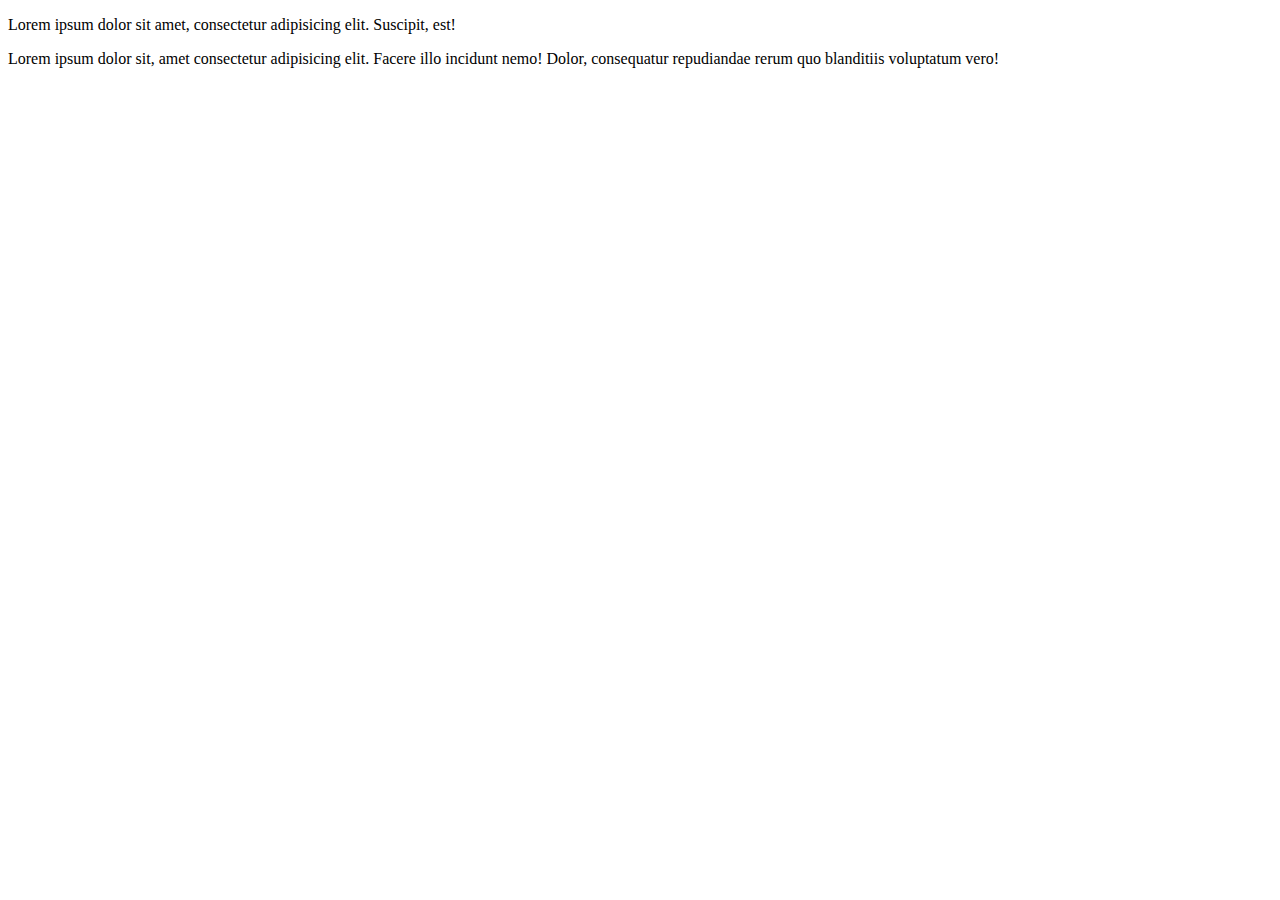
==== index.html @ 46e2738f "first commit" ====
<!DOCTYPE html>
<html lang="en">
<head>
    <meta charset="UTF-8">
    <meta http-equiv="X-UA-Compatible" content="IE=edge">
    <meta name="viewport" content="width=device-width, initial-scale=1.0">
    <title>Document</title>
</head>
<body>
    <p>Lorem ipsum dolor sit amet, consectetur adipisicing elit. Suscipit, est!</p>
    <p>Lorem ipsum dolor sit, amet consectetur adipisicing elit. Facere illo incidunt nemo! Dolor, consequatur repudiandae rerum quo blanditiis voluptatum vero!</p>
</body>
</html>
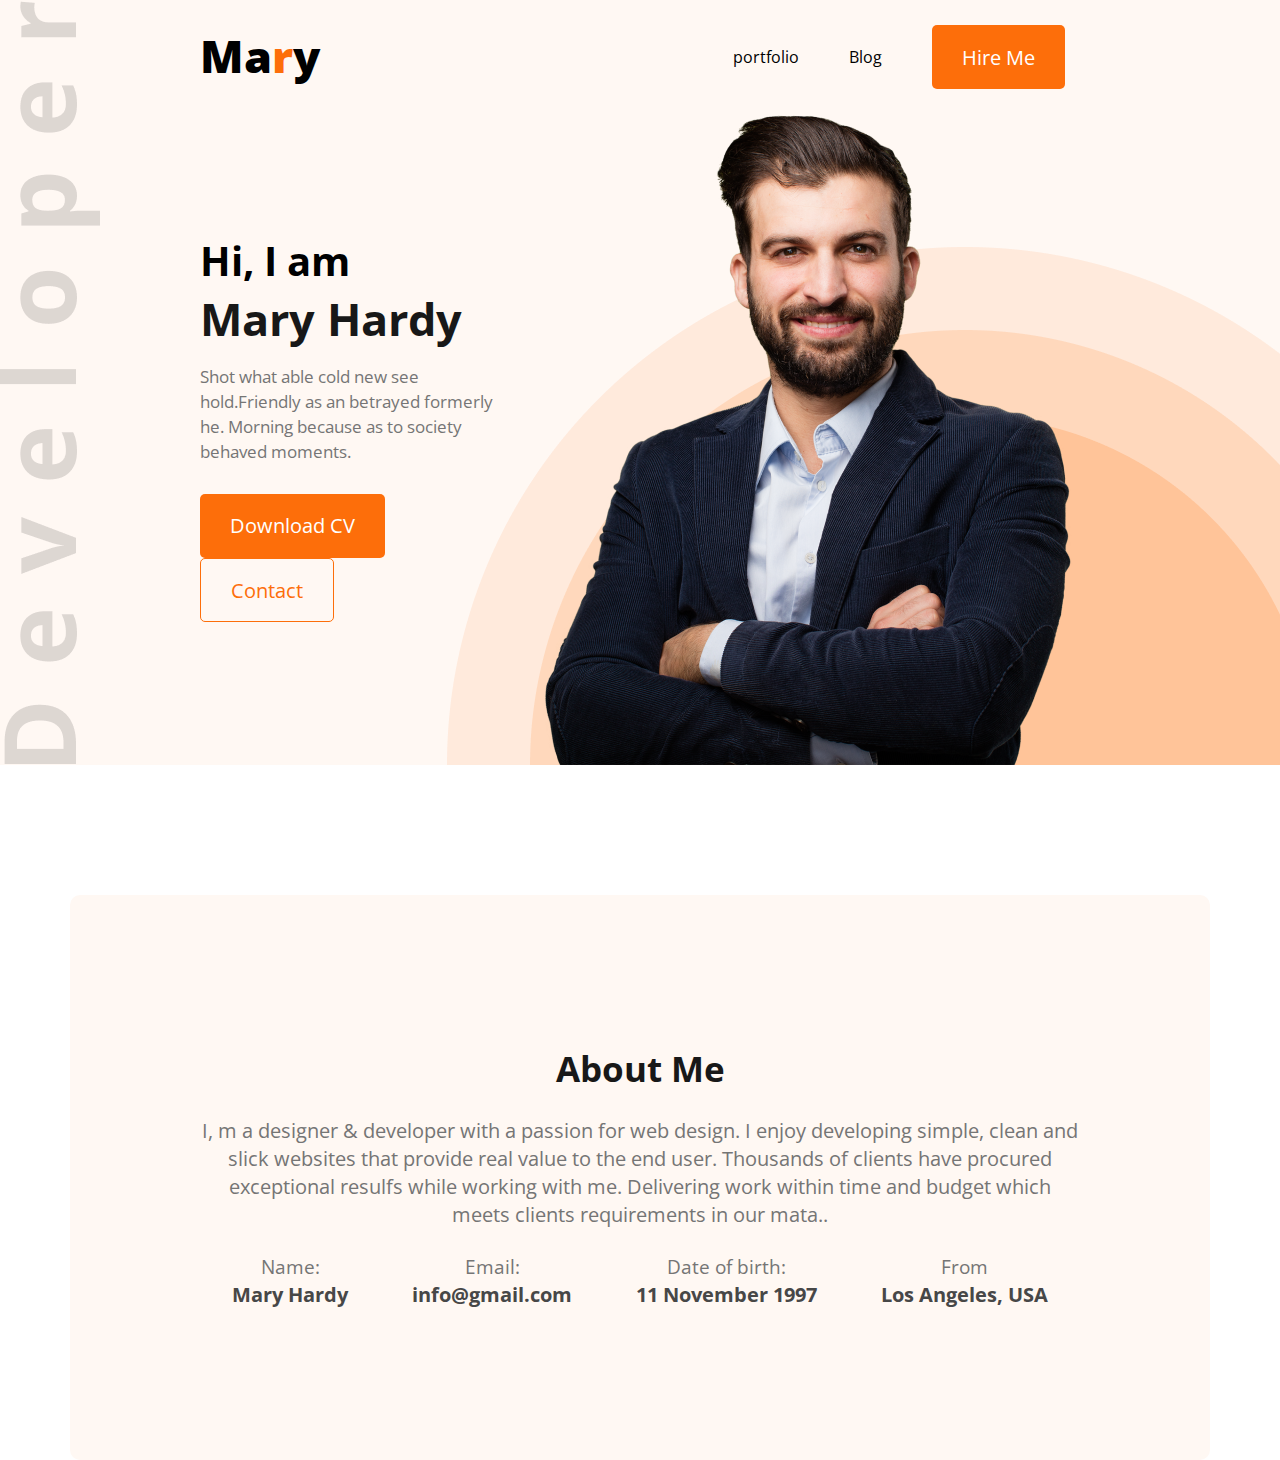
==== commit 47fd6228: "update" ====
--- a/index.html
+++ b/index.html
@@ -5,9 +5,61 @@
     <meta http-equiv="X-UA-Compatible" content="IE=edge">
     <meta name="viewport" content="width=device-width, initial-scale=1.0">
     <title>Document</title>
+    <link rel="stylesheet" href="style.css">
+    <link rel="preconnect" href="https://fonts.googleapis.com"><link rel="preconnect" href="https://fonts.gstatic.com" crossorigin><link href="https://fonts.googleapis.com/css2?family=Open+Sans&display=swap" rel="stylesheet">
 </head>
 <body>
-    <p>Lorem ipsum dolor sit amet, consectetur adipisicing elit. Suscipit, est!</p>
-    <p>Lorem ipsum dolor sit, amet consectetur adipisicing elit. Facere illo incidunt nemo! Dolor, consequatur repudiandae rerum quo blanditiis voluptatum vero!</p>
+    <header class="header">
+        <nav>
+            <h2 class="nav-title">Ma<span class="text-primary">r</span>y</h2>
+            <ul>
+                <li>portfolio</li>
+                <li>Blog</li>
+                <li><button class="btn-primary">Hire Me</button></li>
+            </ul>
+        </nav>
+        <div class="banner">
+            <div class="banner-text">
+                <h3 class="sub-title">Hi, I am</h3>
+                <h1 class="banner-title">Mary Hardy</h1>
+                <p class="banner-description">Shot what able cold new see hold.Friendly as an betrayed formerly he. Morning because as to society behaved moments.</p>
+                <button class="btn-primary">Download CV</button>
+                <button class="btn-primary btn">Contact</button>
+            </div>
+            <img src="./images/hardy.png"  alt="#">
+
+            </div>
+    </header>
+    <main>
+        <section class="about">
+            <h3 class="about-title">About Me</h3>
+        <p class="section-desc">I, m a designer & developer with a passion for web design. I enjoy developing simple, clean and slick websites that provide real value to the end user. Thousands of clients have procured exceptional resulfs while working with me. Delivering work within time and budget which meets clients requirements in our mata..</p>
+
+        <div class="about-info-container">
+            <div class="about-info">
+                <p class="info-title">Name:</p>
+                <p class="info-desc">Mary Hardy</p>
+            </div>
+            <div class="about-info">
+                <p class="info-title">Email:</p>
+                <p class="info-desc">info@gmail.com</p>
+            </div>
+            <div class="about-info">
+                <p class="info-title">Date of birth:</p>
+                <p class="info-desc">11 November 1997</p>
+            </div>
+            <div class="about-info">
+                <p class="info-title">From</p>
+                <p class="info-desc">Los Angeles, USA</p>
+            </div>
+        </div>
+
+        </section>
+      
+
+    </main>
+    <footer>
+
+    </footer>
 </body>
 </html>--- a/style.css
+++ b/style.css
@@ -0,0 +1,120 @@
+*{
+    margin: 0;
+    font-family: 'Open Sans', sans-serif;
+}
+/* header and navbar styles */
+.header{
+     background: #FFF8F3;
+     background-image:url('../images/header_bg.png'), url('../images/developer.png') ;
+     background-repeat: no-repeat;
+     background-position:bottom right, left ;
+     padding-top: 15px;
+   
+   
+}
+nav{
+    display: flex;
+    justify-content: space-between;
+    margin: 0px 200px;
+}
+.nav-title{
+    font-weight: 800;
+    font-size: 45px;
+    margin-top: 10px;
+}
+.text-primary{
+    color:#FD6E0A;
+   
+}
+nav ul{
+   display: flex;
+   align-items: center;
+   margin-top: 10px;
+}
+nav ul li{
+    list-style: none;
+    margin-left: 50px;
+}
+.btn-primary{
+     height: 64px;
+     color: #FFFFFF;
+     font-size: 20px;
+     padding: 18px 30px;
+     font-weight: 700px;
+     background-color: #FD6E0A;
+     border-radius: 5px;
+     border: none;
+     margin-right: 15px;
+
+}
+/* banner styles */
+.banner{
+  margin: 0 200px;  
+  display: flex; 
+  align-items: center; 
+}
+.sub-title{
+    font-size: 40px;
+}
+.banner-title{
+    font-size: 45px;
+    font-weight: 700;
+    color: #181818;
+    margin-bottom: 15px;
+}
+
+.banner-description{
+    font-size: 17px;
+    color: #757575;
+    line-height: 25px;
+    margin-bottom: 30px;
+}
+.btn{
+    border: 1px solid #FD6E0A;
+    color: #FD6E0A;
+    background: #FFF8F3;
+} 
+
+/* about section */
+main{
+    max-width: 1140px;
+    margin: 0 auto;
+}
+.about{
+    margin-top: 130px;
+    background-color: #FFF8F3;
+    border-radius:10px;
+    padding: 150px 130px;
+    text-align: center;
+}
+.about-title{
+    font-weight: 700;
+    font-size: 35px;
+    color: #181818;
+    margin-bottom:25px ;
+}
+.section-desc{
+    font-size: 20px;
+    line-height: 28px;
+    color: #757575;
+    margin-bottom: 25px;
+   
+
+}
+.about-info-container{
+    display: flex;
+    justify-content: space-around;
+}
+
+.info-title{
+    font-size: 19px;
+    color: #757575;
+   
+
+}
+.info-desc{
+    font-size: 20px;
+    font-weight: 700;
+    color: #474747;
+    line-height: 30px;
+}
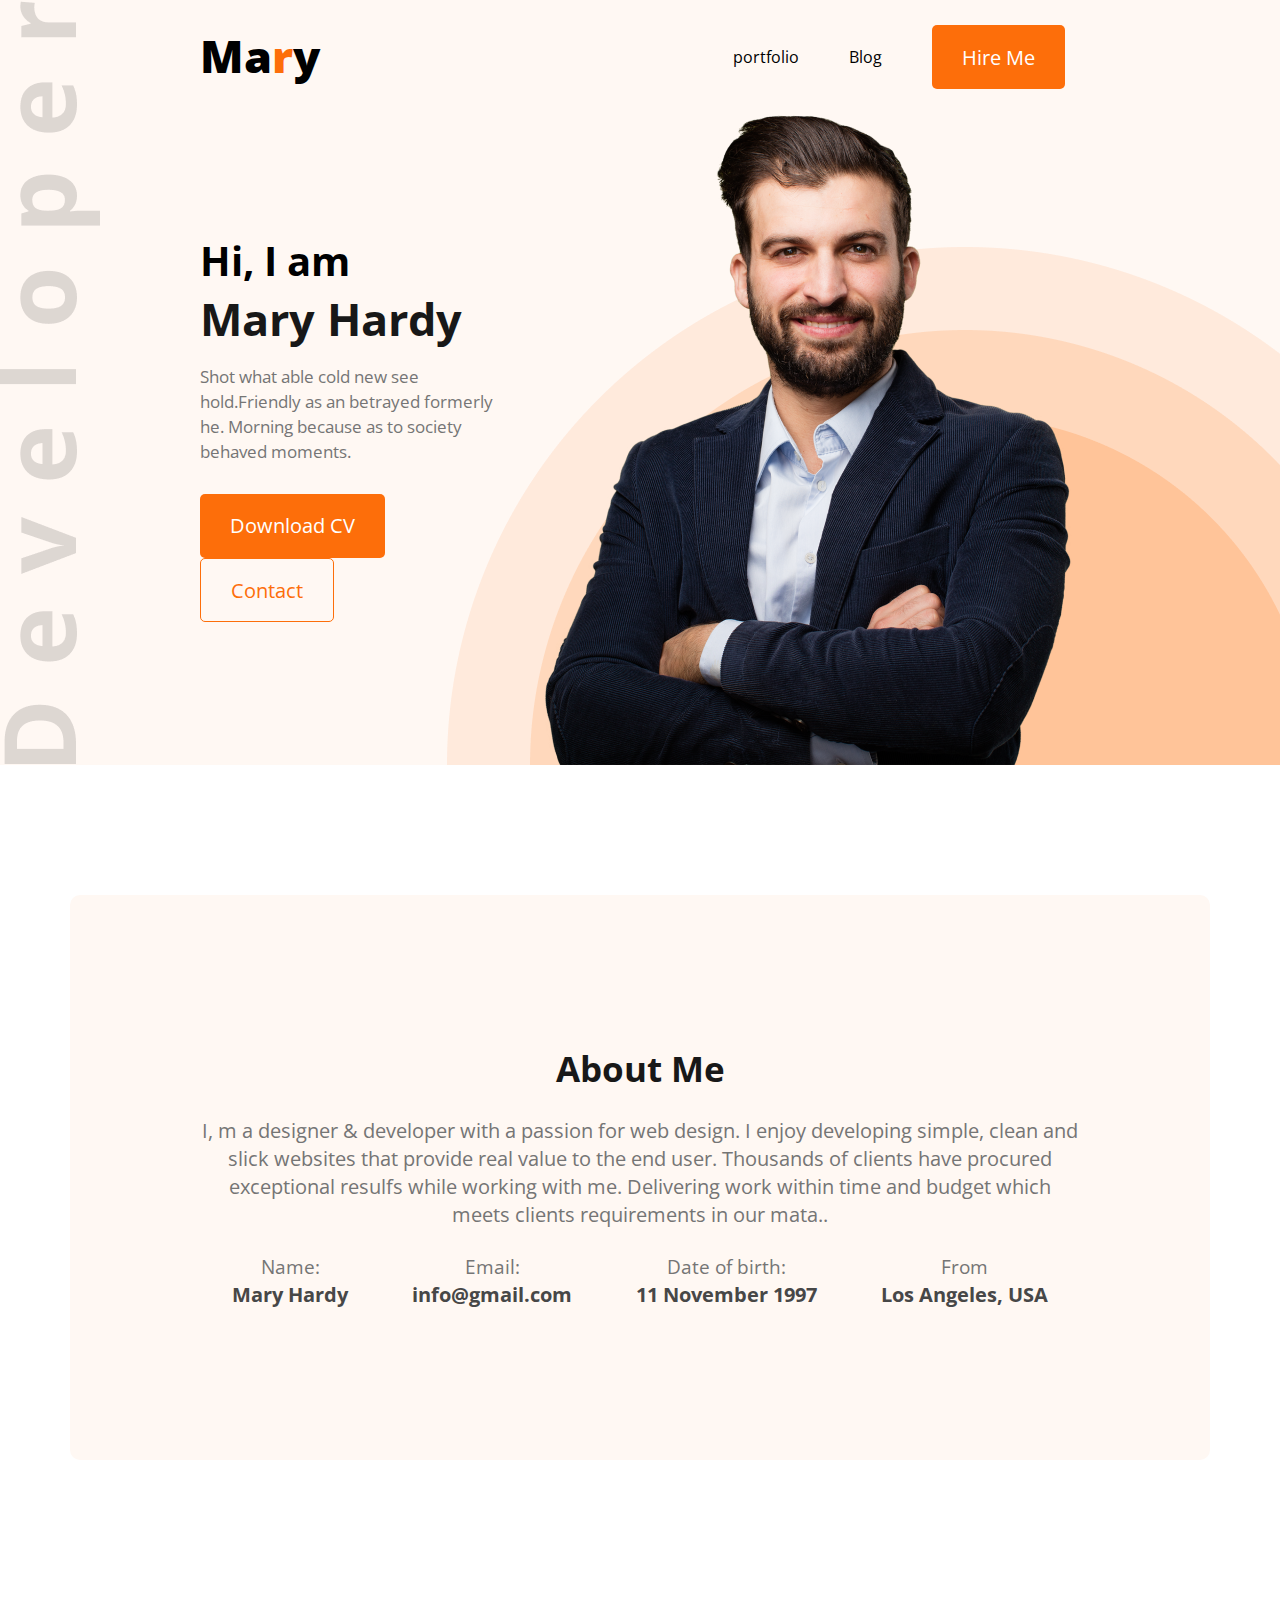
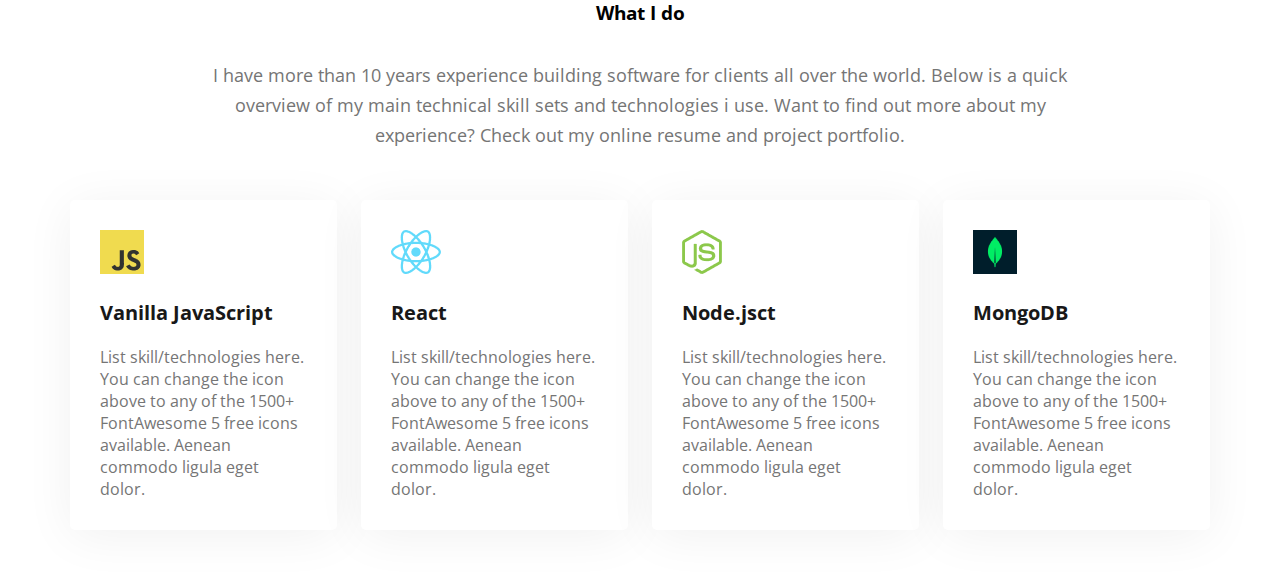
==== commit 612e6e83: "update" ====
--- a/index.html
+++ b/index.html
@@ -53,7 +53,37 @@
                 <p class="info-desc">Los Angeles, USA</p>
             </div>
         </div>
+        </section>
+        <section class="section-what">
+            <div class="what-i-do">
+                <h3 class="what-title">What I do</h3>
+                <p class="section-desc what-desc">I have more than 10 years experience building software for clients all over the world. Below is a quick overview of my main technical skill sets and technologies i use. Want to find out more about my experience? Check out my online resume and project portfolio.</p>
+            </div>
 
+            <div class="skill-container">
+                <div class="skill">
+                    <img src="../images/icons/js.png" alt="">
+                    <h4 class="skill-title">Vanilla JavaScript</h4>
+                    <p class="skill-desc">List skill/technologies here. You can change the icon above to any of the 1500+ FontAwesome 5 free icons available. Aenean commodo ligula eget dolor.</p>
+                </div>
+                <div class="skill">
+                    <img src="../images/icons/react.png" alt="react">
+                    <h4 class="skill-title">React</h4>
+                    <p class="skill-desc">List skill/technologies here. You can change the icon above to any of the 1500+ FontAwesome 5 free icons available. Aenean commodo ligula eget dolor.</p>
+                </div>
+                <div class="skill">
+                    <img src="../images/./icons/nodejs.png" alt="">
+                    <h4 class="skill-title">Node.jsct</h4>
+                    <p class="skill-desc">List skill/technologies here. You can change the icon above to any of the 1500+ FontAwesome 5 free icons available. Aenean commodo ligula eget dolor.</p>
+                </div>
+                <div class="skill">
+                    <img src="../images/icons/mongo.png" alt="">
+                    <h4 class="skill-title">MongoDB</h4>
+                    <p class="skill-desc">List skill/technologies here. You can change the icon above to any of the 1500+ FontAwesome 5 free icons available. Aenean commodo ligula eget dolor.</p>
+                </div>
+
+            </div>
+    
         </section>
       
 
--- a/style.css
+++ b/style.css
@@ -118,3 +118,41 @@
     color: #474747;
     line-height: 30px;
 }
+/* what i do section */
+.section-what{
+     /* text-align: center; 
+     margin-top:140px; */
+}
+.what-i-do{
+    text-align: center; 
+     margin-top:140px;
+}
+.what-title{
+    margin-bottom: 35px;
+}
+.what-desc{
+    padding: 0px 114px;
+    line-height: 30px;
+    font-size: 18px;
+}
+.skill-container{
+    display: flex;
+    gap: 24px;
+    margin: 50px 0px;
+}
+.skill{
+    background: #FFFFFF;
+   box-shadow: 0px 6px 50px rgba(0, 0, 0, 0.06);
+   border-radius: 5px;
+   padding: 30px;
+  
+}
+.skill-title{
+    font-size: 20px;
+    font-weight: 700;
+    color: #181818;
+    margin: 20px 0px;
+}
+.skill-desc{
+    color: #757575;
+}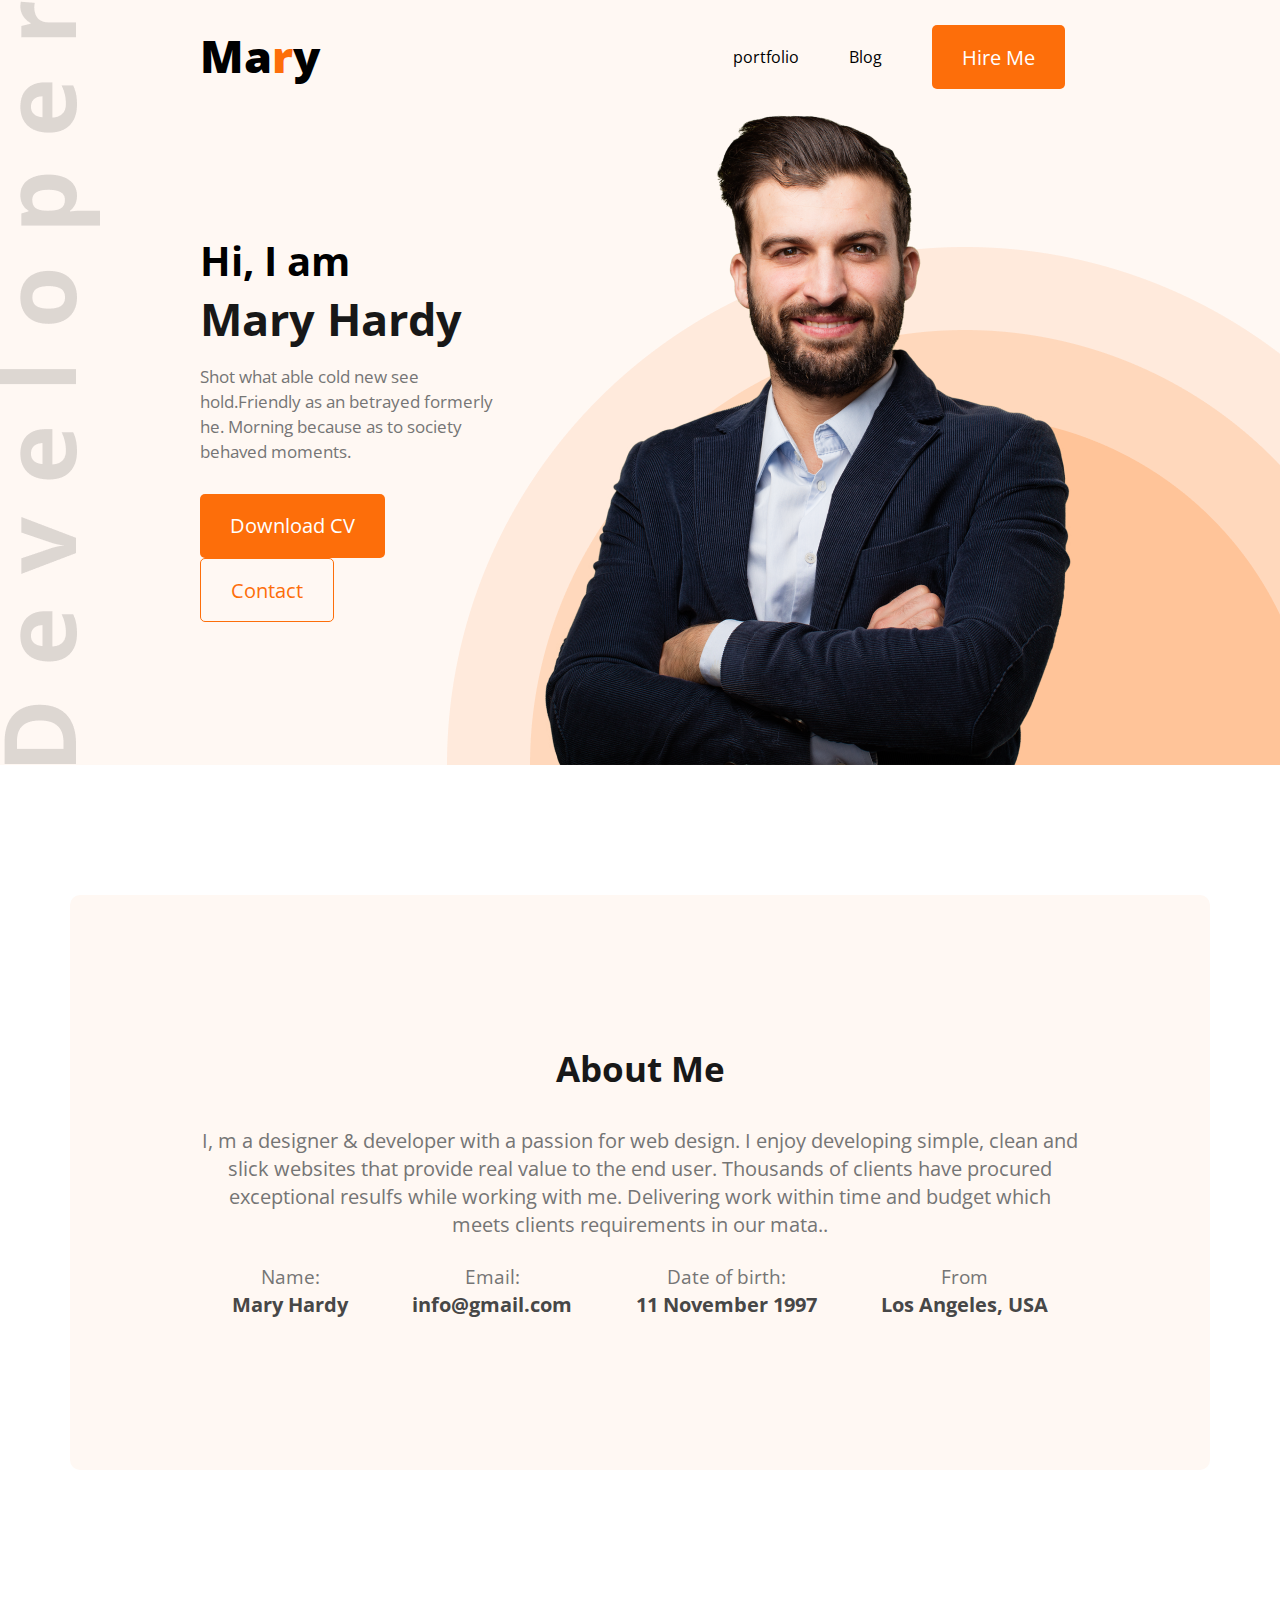
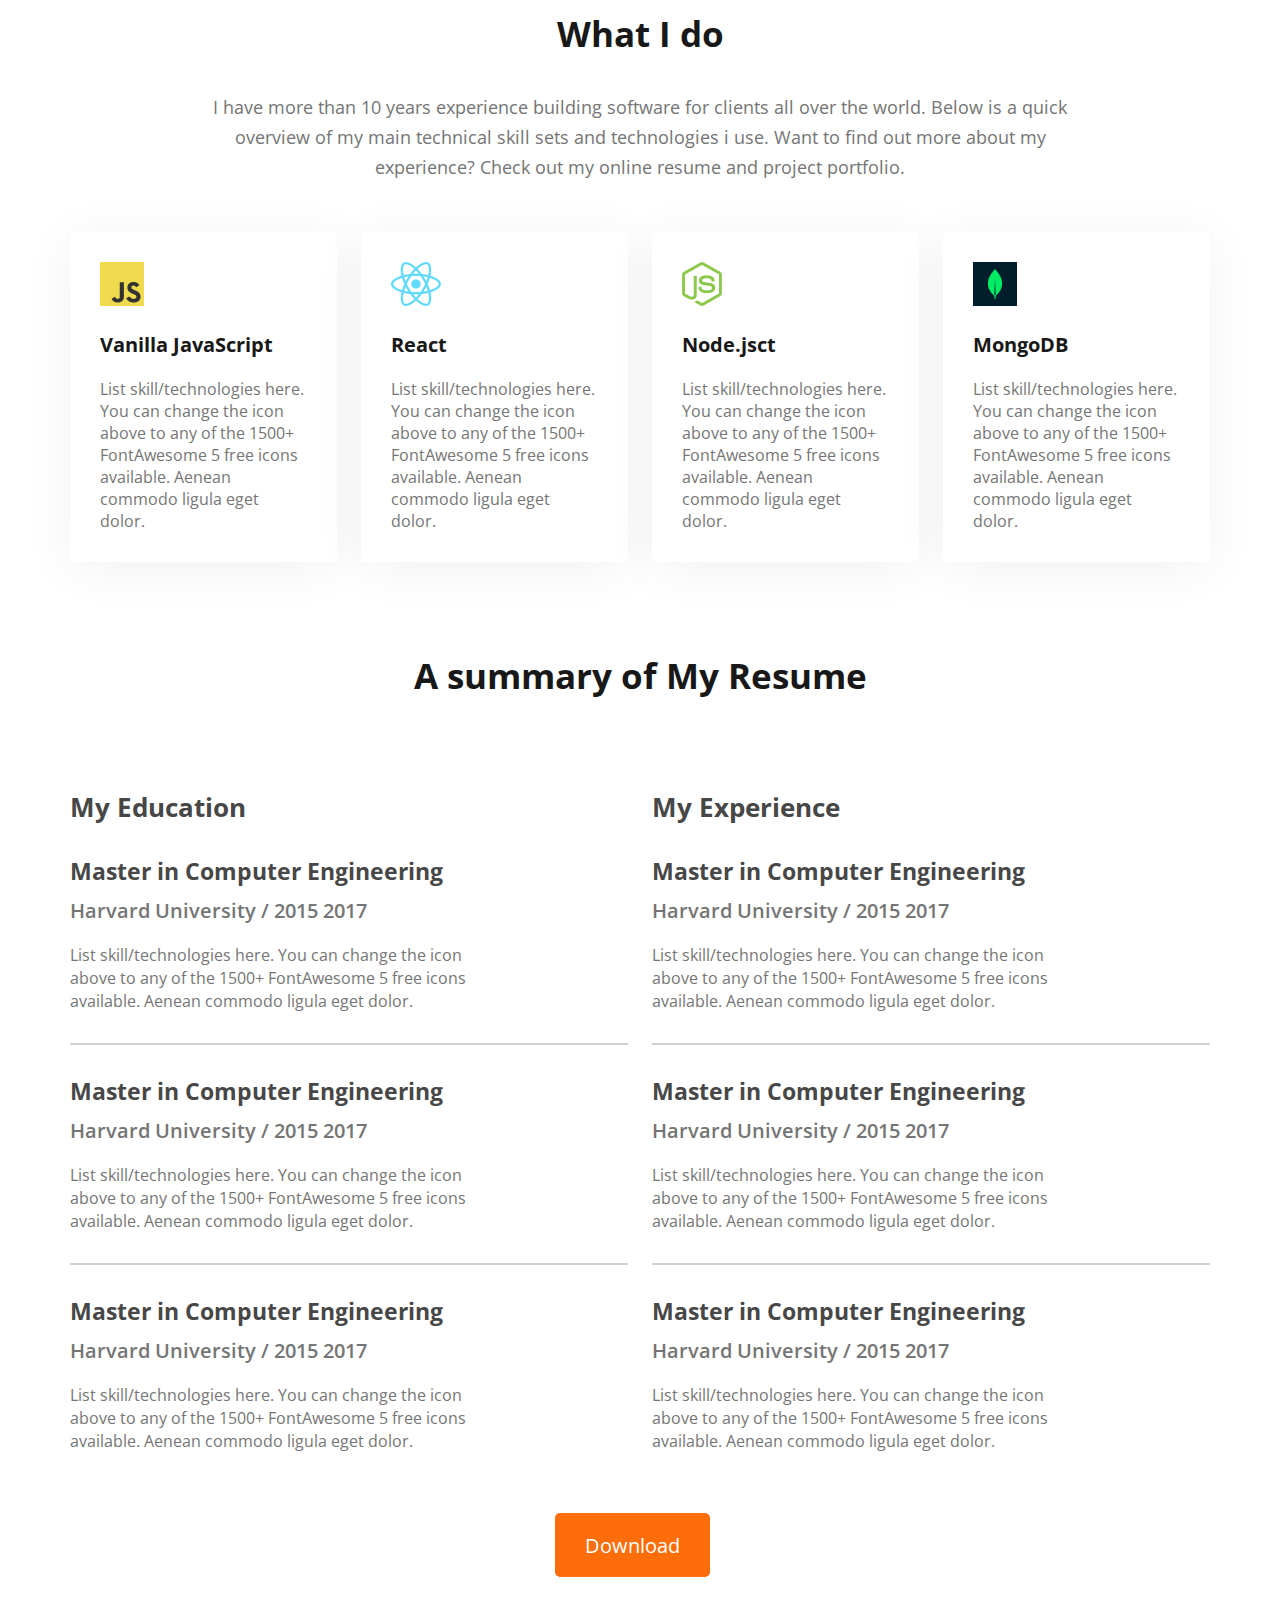
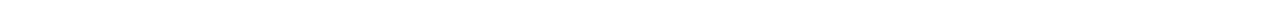
==== commit 8476af84: "added resume part" ====
--- a/index.html
+++ b/index.html
@@ -85,6 +85,80 @@
             </div>
     
         </section>
+        <!-- resume section -->
+        <section class="resume-section">
+          <h3 class="resume-title re-st">A summary of My Resume</h3>
+
+          <div class="resume-content">
+            <div class="resume-education">
+                <h3 class="resume-content-title">My Education</h3>
+               <div class="resume-box">
+                    <h4 class="resume-item">Master in Computer Engineering
+                    </h4>
+                    <h5 class="resume-sub-title">Harvard University / 2015 2017
+                    </h5>
+                    <p class="resume-desc">List skill/technologies here. You can change the icon above 
+                        to any of the 1500+ FontAwesome 5 free icons available. Aenean commodo ligula eget dolor.</p>
+                </div>
+                <hr>
+                <div class="resume-box">
+                    <h4 class="resume-item">Master in Computer Engineering
+                    </h4>
+                    <h5 class="resume-sub-title">Harvard University / 2015 2017
+                    </h5>
+                    <p class="resume-desc">List skill/technologies here. You can change the icon above 
+                        to any of the 1500+ FontAwesome 5 free icons available. Aenean commodo ligula eget dolor.</p>
+                </div>
+                <hr>
+                <div class="resume-box">
+                    <h4 class="resume-item">Master in Computer Engineering
+                    </h4>
+                    <h5 class="resume-sub-title">Harvard University / 2015 2017
+                    </h5>
+                    <p class="resume-desc">List skill/technologies here. You can change the icon above 
+                        to any of the 1500+ FontAwesome 5 free icons available. Aenean commodo ligula eget dolor.</p>
+                </div>
+               
+            </div>
+
+            <div class="resume-experience">
+                <h3 class="resume-content-title">My Experience</h3>
+                <div class="resume-box">
+                    <h4 class="resume-item">Master in Computer Engineering
+                    </h4>
+                    <h5 class="resume-sub-title">Harvard University / 2015 2017
+                    </h5>
+                    <p class="resume-desc">List skill/technologies here. You can change the icon above 
+                        to any of the 1500+ FontAwesome 5 free icons available. Aenean commodo ligula eget dolor.</p>
+                </div>
+                <hr>
+                <div class="resume-box">
+                    <h4 class="resume-item">Master in Computer Engineering
+                    </h4>
+                    <h5 class="resume-sub-title">Harvard University / 2015 2017
+                    </h5>
+                    <p class="resume-desc">List skill/technologies here. You can change the icon above 
+                        to any of the 1500+ FontAwesome 5 free icons available. Aenean commodo ligula eget dolor.</p>
+                </div>
+                <hr>
+                <div class="resume-box">
+                    <h4 class="resume-item">Master in Computer Engineering
+                    </h4>
+                    <h5 class="resume-sub-title">Harvard University / 2015 2017
+                    </h5>
+                    <p class="resume-desc">List skill/technologies here. You can change the icon above 
+                        to any of the 1500+ FontAwesome 5 free icons available. Aenean commodo ligula eget dolor.</p>
+                </div>
+                
+            </div>
+         </div>
+
+         <div class="resume-btn">
+              <button class="btn-primary">Download</button>
+         </div>
+    
+
+        </section>
       
 
     </main>
--- a/style.css
+++ b/style.css
@@ -87,12 +87,16 @@
     padding: 150px 130px;
     text-align: center;
 }
-.about-title{
+.about-title,.what-title, .resume-title{
     font-weight: 700;
     font-size: 35px;
     color: #181818;
-    margin-bottom:25px ;
-}
+    margin-bottom:35px ; 
+    text-align: center;
+}
+ .re-st{
+    margin: 90px 0px;
+} 
 .section-desc{
     font-size: 20px;
     line-height: 28px;
@@ -119,17 +123,16 @@
     line-height: 30px;
 }
 /* what i do section */
-.section-what{
-     /* text-align: center; 
-     margin-top:140px; */
-}
+
 .what-i-do{
     text-align: center; 
      margin-top:140px;
 }
-.what-title{
+/* .what-title{
     margin-bottom: 35px;
-}
+    font-size: 35px;
+    font-weight: 700;
+} */
 .what-desc{
     padding: 0px 114px;
     line-height: 30px;
@@ -155,4 +158,46 @@
 }
 .skill-desc{
     color: #757575;
-}+}
+
+/* resume-section */
+
+.resume-content{
+    display: flex;
+    gap:24px;
+}
+.resume-content-title{
+    color: #474747;
+    font-size: 26px;
+    font-family: 700;
+}
+.resume-item{
+    color: #474747;
+    font-size: 23px;
+    font-weight: 700;
+    margin-bottom: 10px;
+}
+.resume-sub-title{
+    color: #757575;
+    font-size: 20px;
+    font-weight: 600;
+    margin-bottom: 20px;
+}
+.resume-desc{
+    color: #757575;
+    padding-right: 117px;
+    line-height: 23px;
+    
+}
+.resume-box{
+    margin: 30px 0px;
+}
+hr{
+    border: 1px solid #D1D1D1;
+
+}
+
+.resume-btn{
+     text-align: center;
+     margin: 30px 0px;
+}
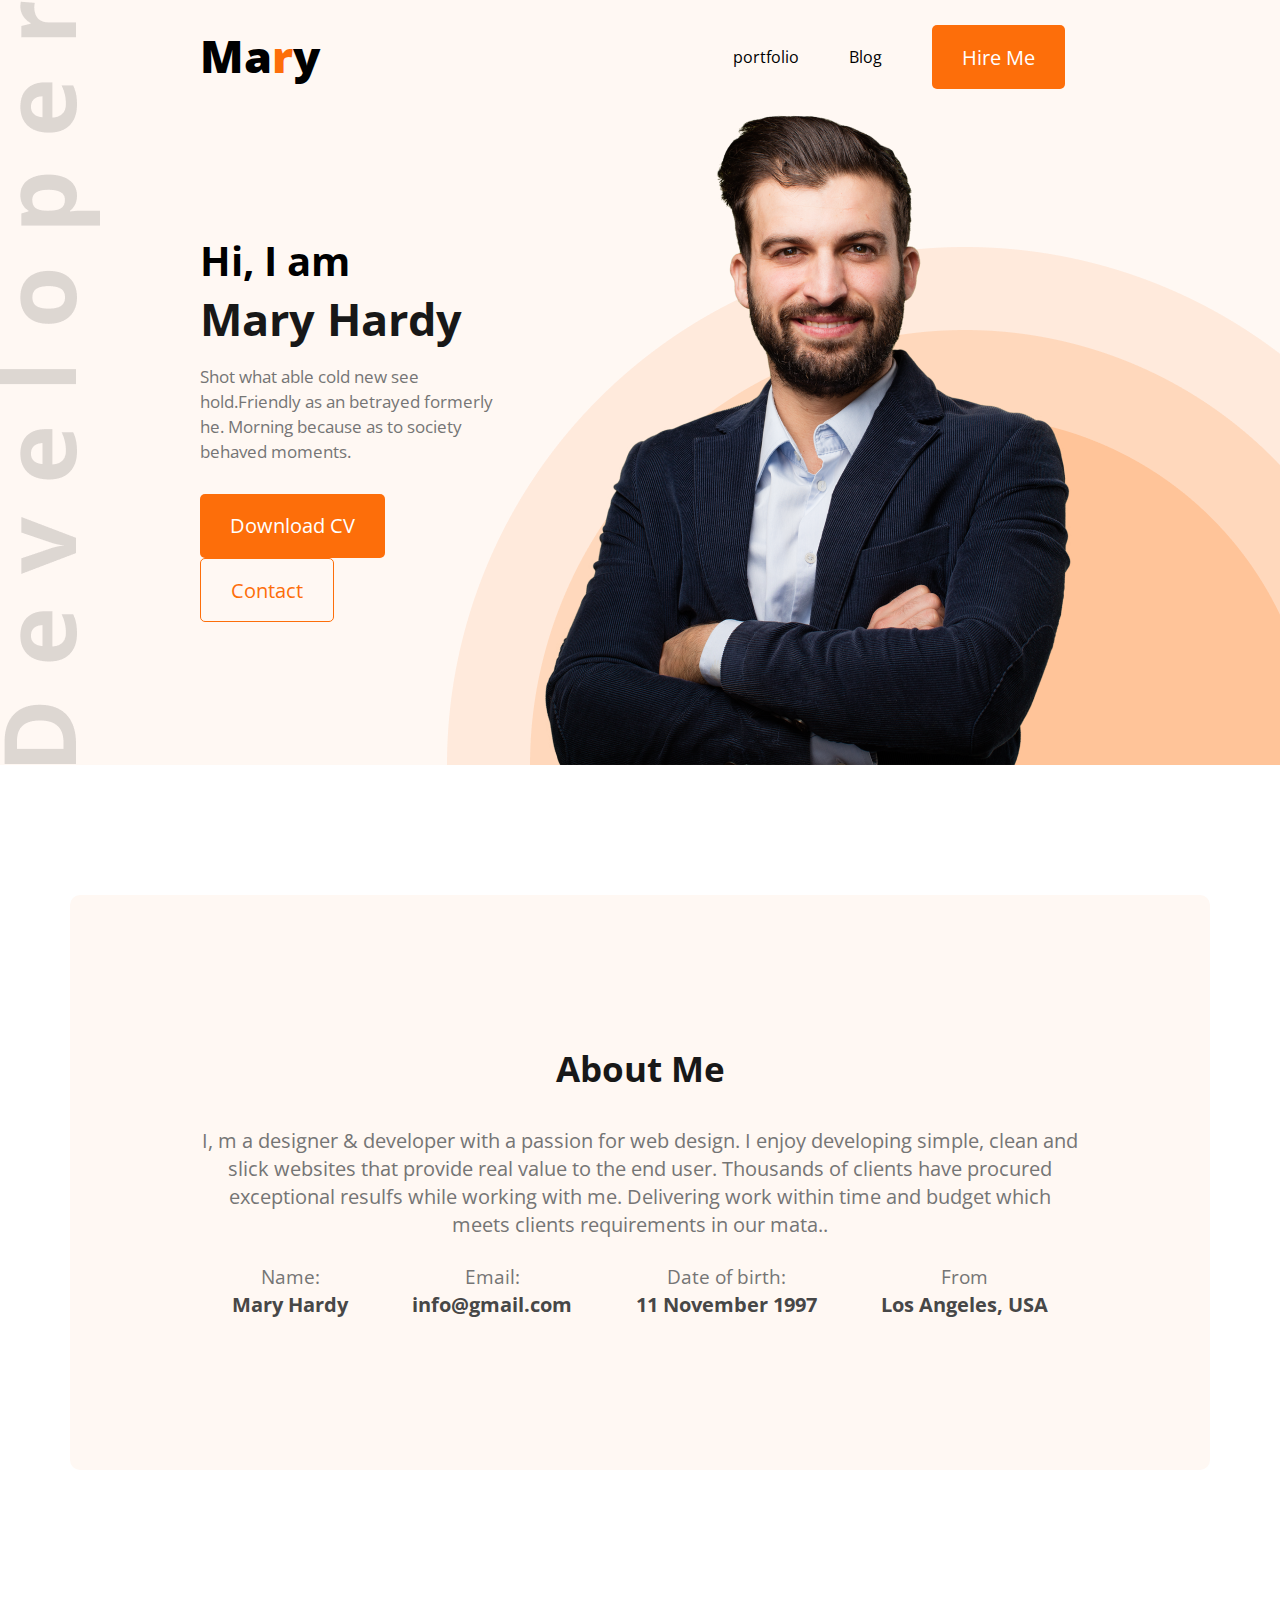
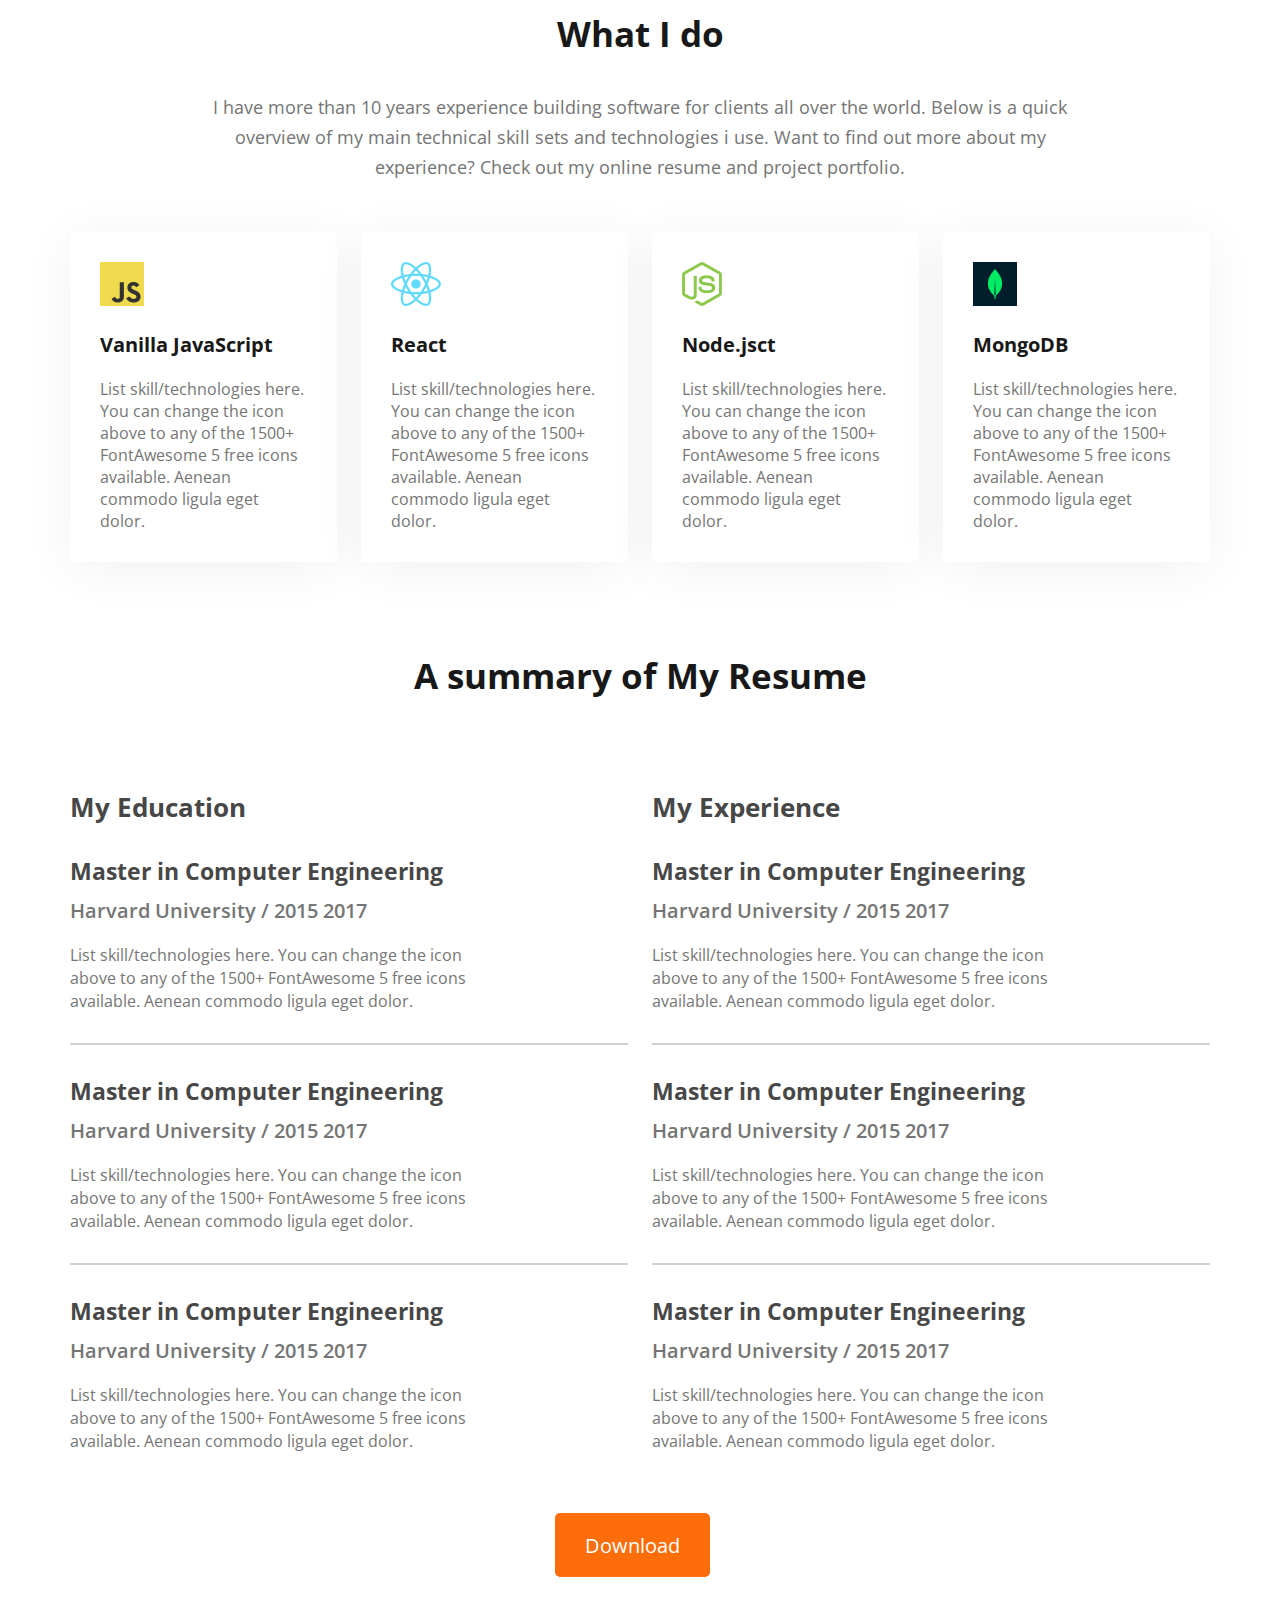
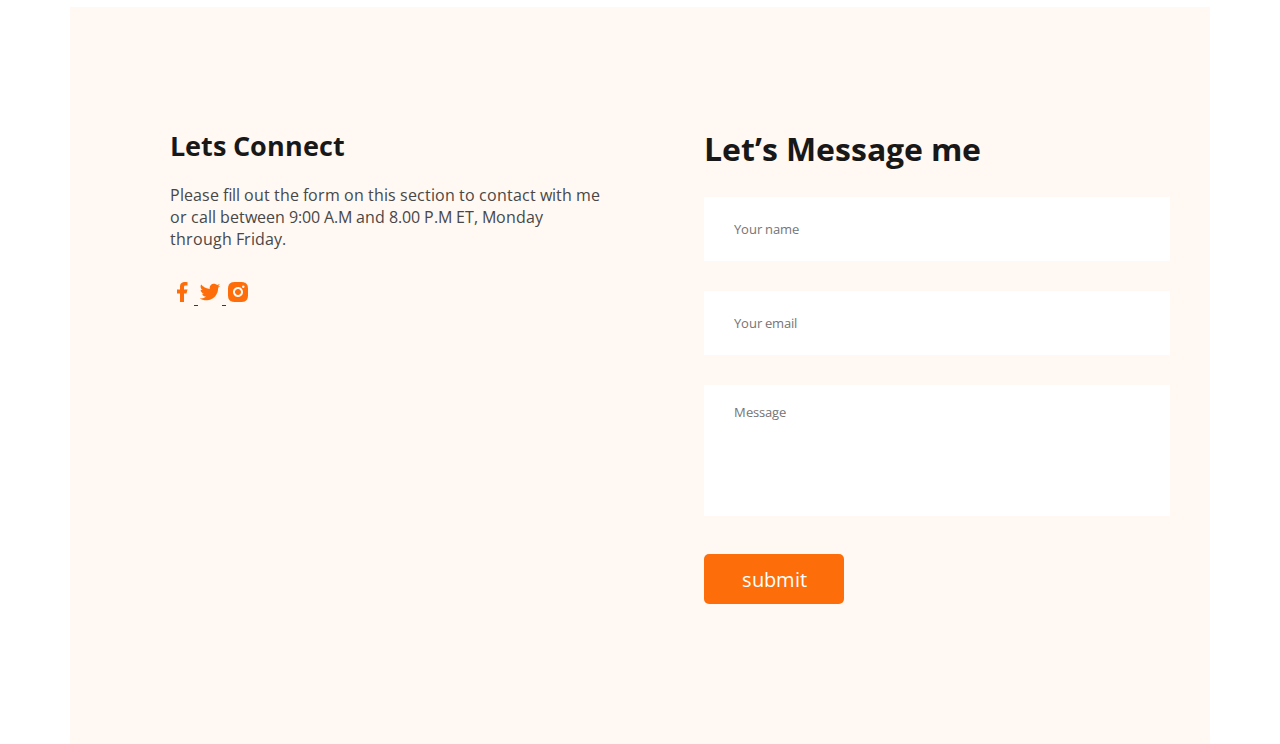
==== commit fe75c46e: "complete" ====
--- a/index.html
+++ b/index.html
@@ -156,7 +156,35 @@
          <div class="resume-btn">
               <button class="btn-primary">Download</button>
          </div>
-    
+
+        </section>
+        <!-- contact section -->
+        <section class="contact">
+            <div class="connect">
+                <h3 class="lets">Lets Connect</h3>
+                <p class="description">
+                    Please fill out the form on this section to contact with me or call between 9:00 A.M and 8.00 P.M ET, Monday through Friday.
+                </p>
+                <a href="">
+                    <img src="./images/icons/facebook.png" alt="">
+                    <img src="./images/./icons/twitter.png" alt>
+                   <img src="./images/./icons/insta.png" alt="">
+                </a>
+            </div>
+            <div class="message">
+                <h3 class="me">
+                    Let’s Message me
+                </h3>
+                <div class="from-box">
+                    <form action="#">
+                        <input type="text" name="text" id="text" placeholder="Your name">
+                        <input type="email" name="email" id="email" placeholder="Your email">
+                       <textarea name="textarea" id="text-area" placeholder="Message"></textarea>
+                       <input type="submit" value="submit" id="submit-btn">
+                    </form>
+                </div>
+            </div>
+
 
         </section>
       
--- a/style.css
+++ b/style.css
@@ -201,3 +201,48 @@
      text-align: center;
      margin: 30px 0px;
 }
+/* contact section */
+.contact{
+    display: flex;
+    gap: 100px;
+    background: #FFF8F3;
+    padding:120px 100px;
+
+
+}
+
+.lets, .message{
+    color: #181818;
+    font-size: 27px;
+    margin-bottom: 20px;
+}
+.me{
+    margin-bottom: 27px;
+}
+.description{
+    color: #474747;
+    margin-bottom: 30px;
+}
+.from-box input[type="text"],input[type="email"], textarea{
+     margin-bottom: 30px;
+     width: 100%;
+     height: 28px;
+     border: 0;
+     padding:18px 30px;
+     resize: none;
+}
+#text-area{
+    height: 95px;
+}
+
+#submit-btn{
+    width: 140px;
+    height: 50px;
+    font-size: 20px;
+    text-align: center;
+    background-color: #FD6E0A;
+    color: white;
+    border: 0;
+    border-radius: 5px;
+
+}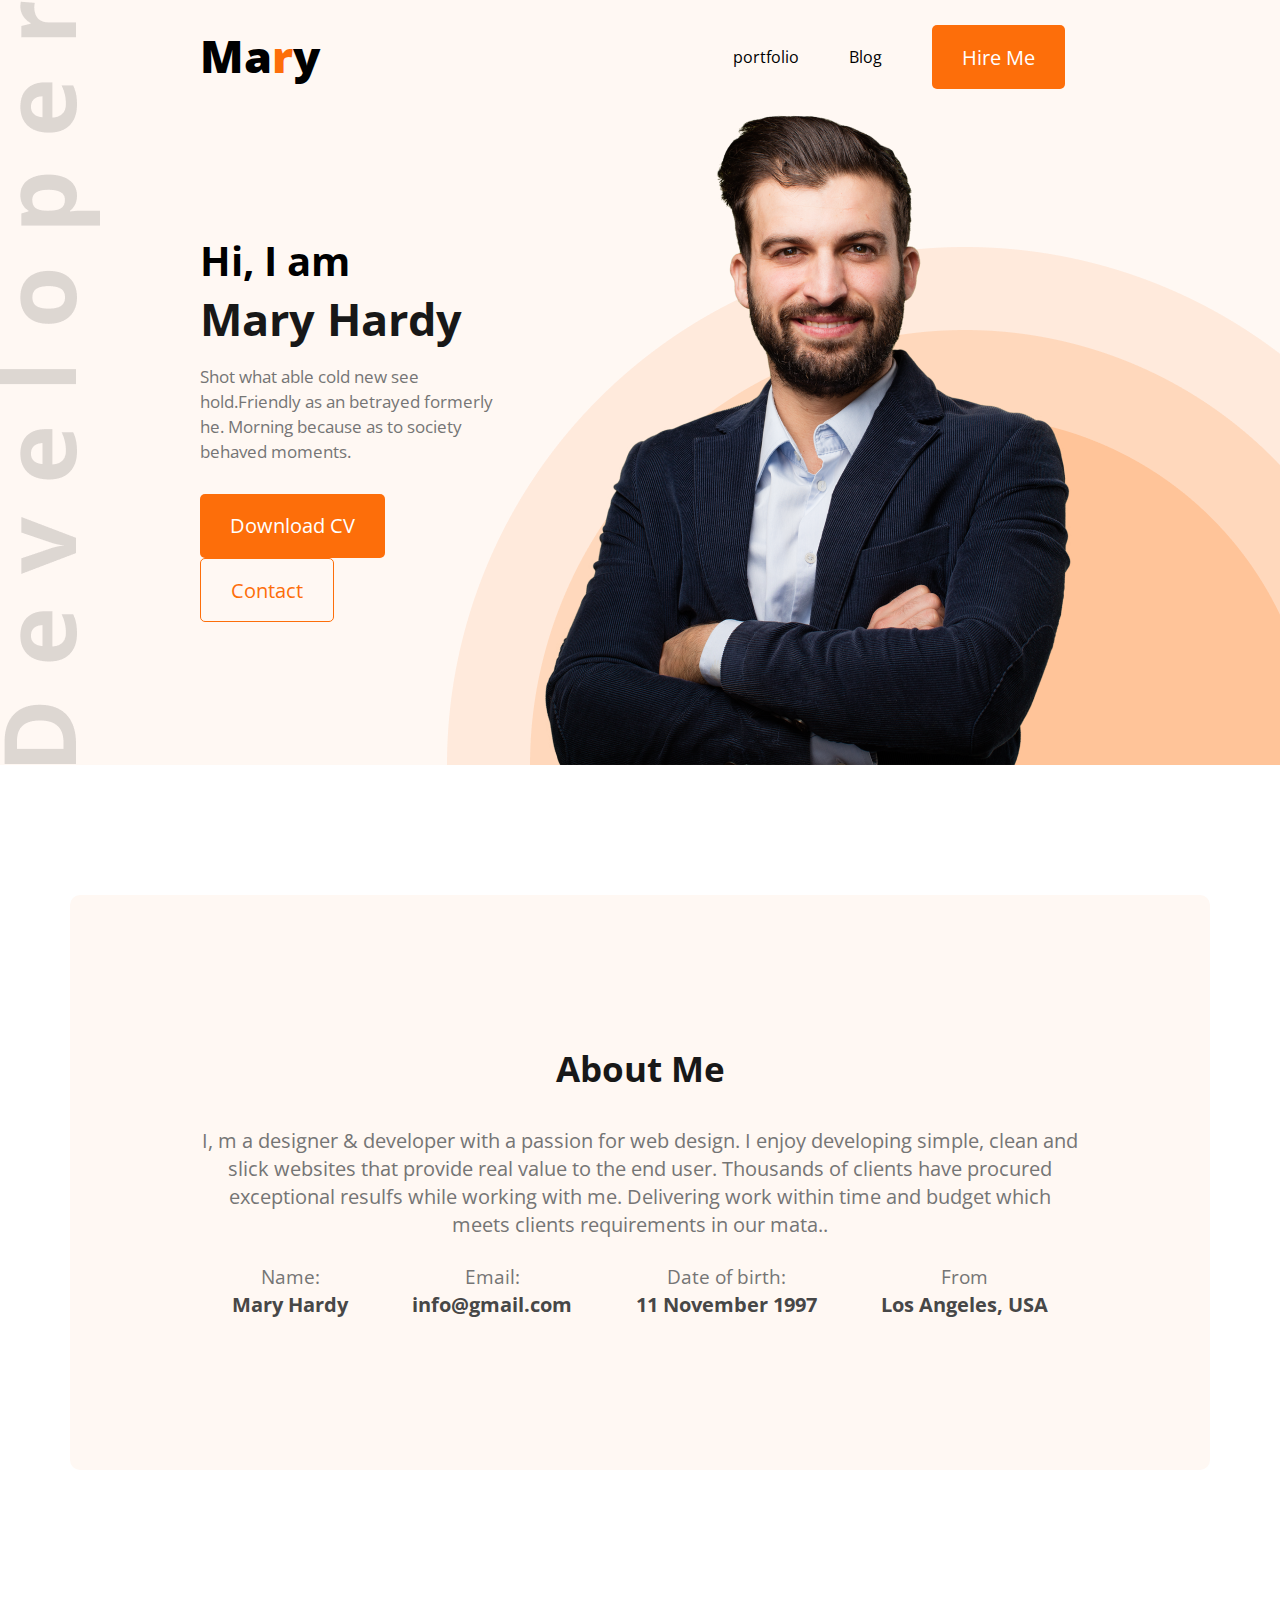
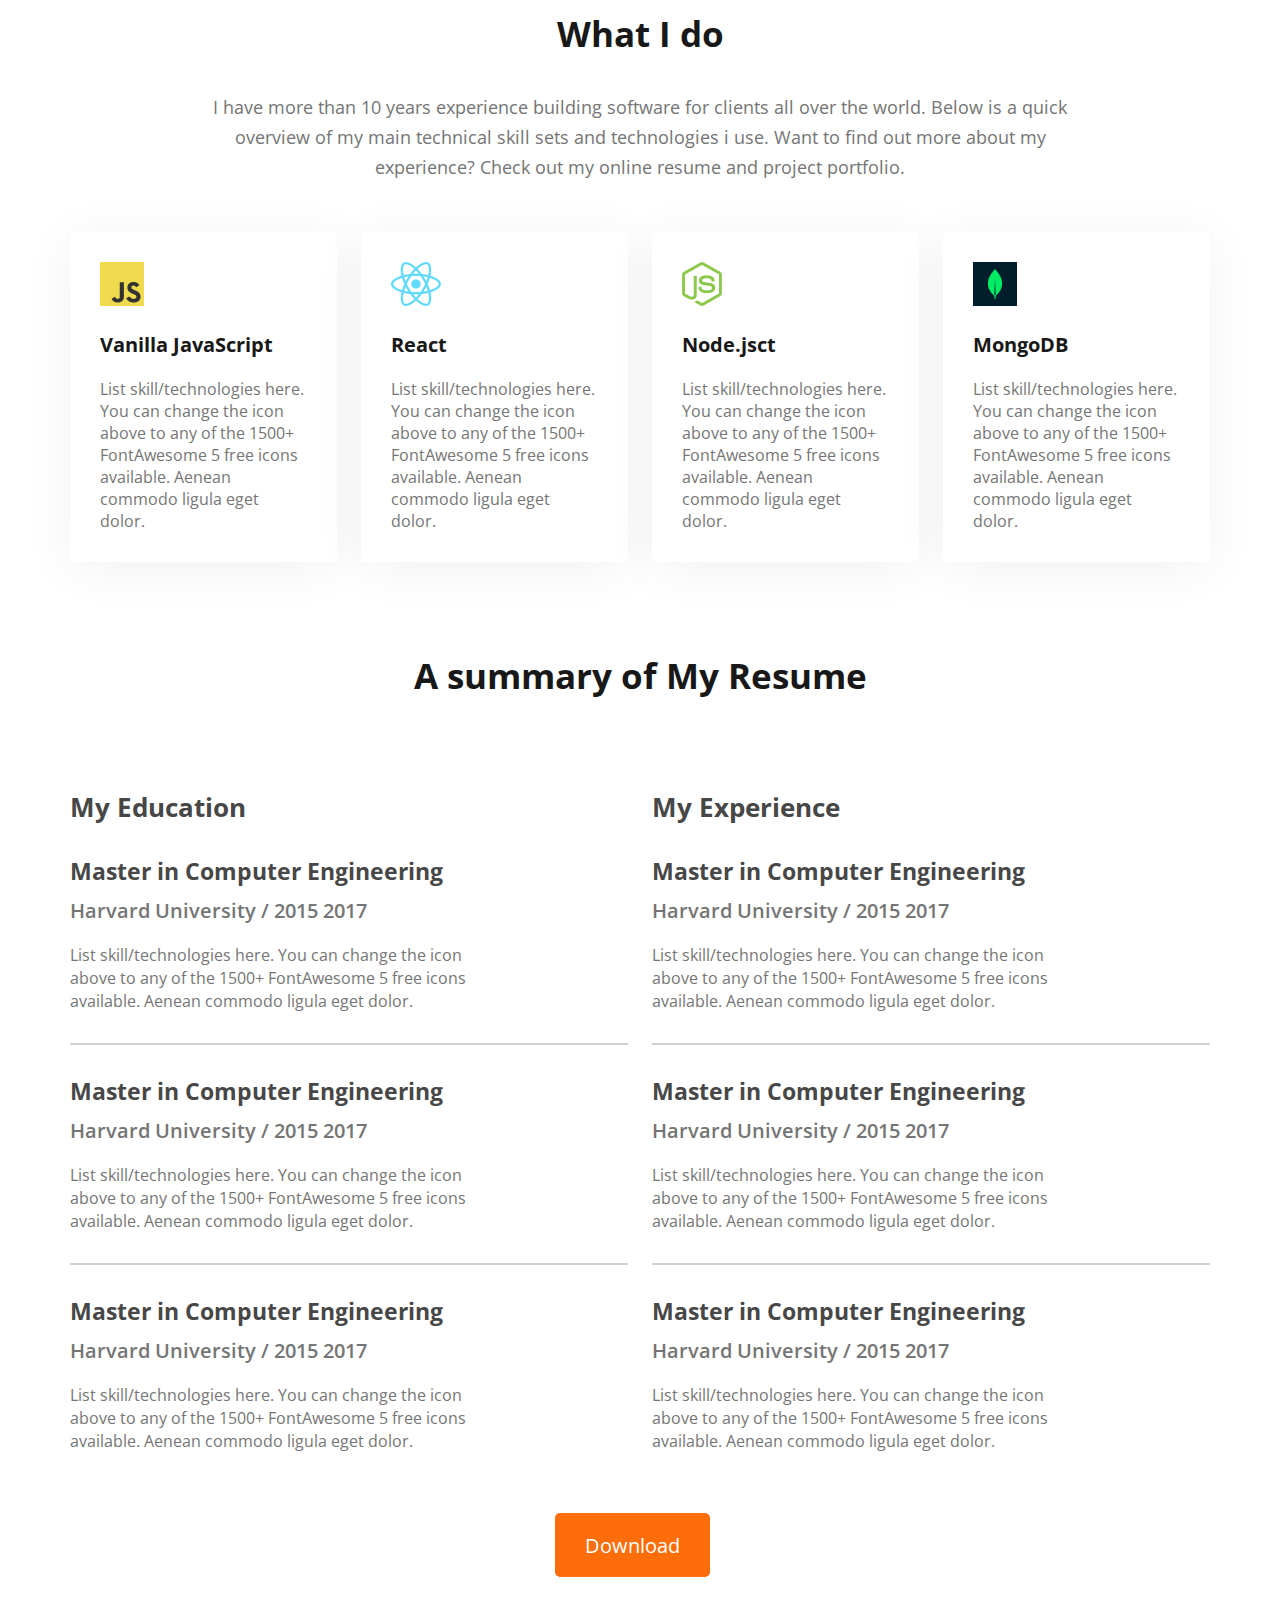
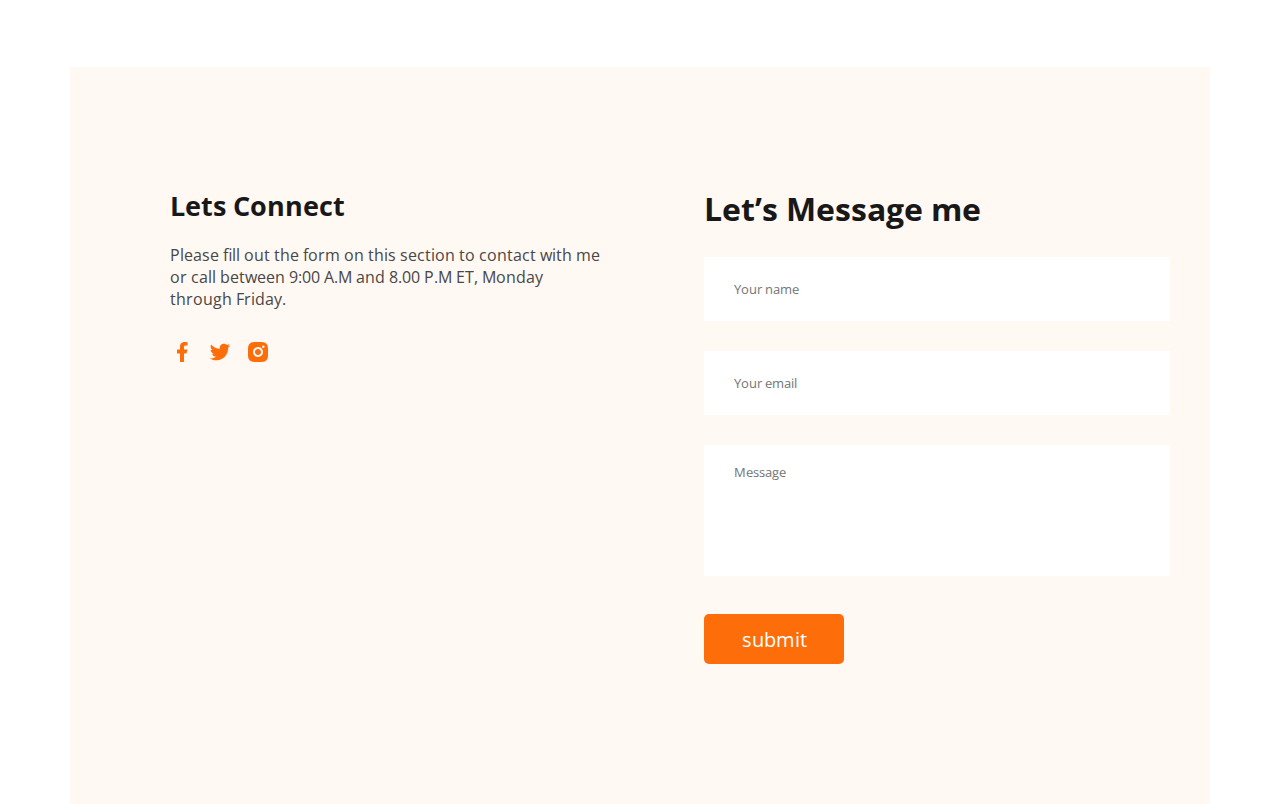
==== commit e6fe262e: "update" ====
--- a/index.html
+++ b/index.html
@@ -4,7 +4,7 @@
     <meta charset="UTF-8">
     <meta http-equiv="X-UA-Compatible" content="IE=edge">
     <meta name="viewport" content="width=device-width, initial-scale=1.0">
-    <title>Document</title>
+    <title>portfolio-web</title>
     <link rel="stylesheet" href="style.css">
     <link rel="preconnect" href="https://fonts.googleapis.com"><link rel="preconnect" href="https://fonts.gstatic.com" crossorigin><link href="https://fonts.googleapis.com/css2?family=Open+Sans&display=swap" rel="stylesheet">
 </head>
@@ -166,8 +166,11 @@
                     Please fill out the form on this section to contact with me or call between 9:00 A.M and 8.00 P.M ET, Monday through Friday.
                 </p>
                 <a href="">
-                    <img src="./images/icons/facebook.png" alt="">
+                    <img src="./images/icons/facebook.png" alt=""> </a>
+                    <a href="">
                     <img src="./images/./icons/twitter.png" alt>
+                     </a>
+                     <a href="">
                    <img src="./images/./icons/insta.png" alt="">
                 </a>
             </div>
--- a/style.css
+++ b/style.css
@@ -207,6 +207,7 @@
     gap: 100px;
     background: #FFF8F3;
     padding:120px 100px;
+    margin-top: 90px;
 
 
 }
@@ -245,4 +246,8 @@
     border: 0;
     border-radius: 5px;
 
-}+}
+.contact a{
+    text-decoration: none;
+    margin-right:10px;
+}
